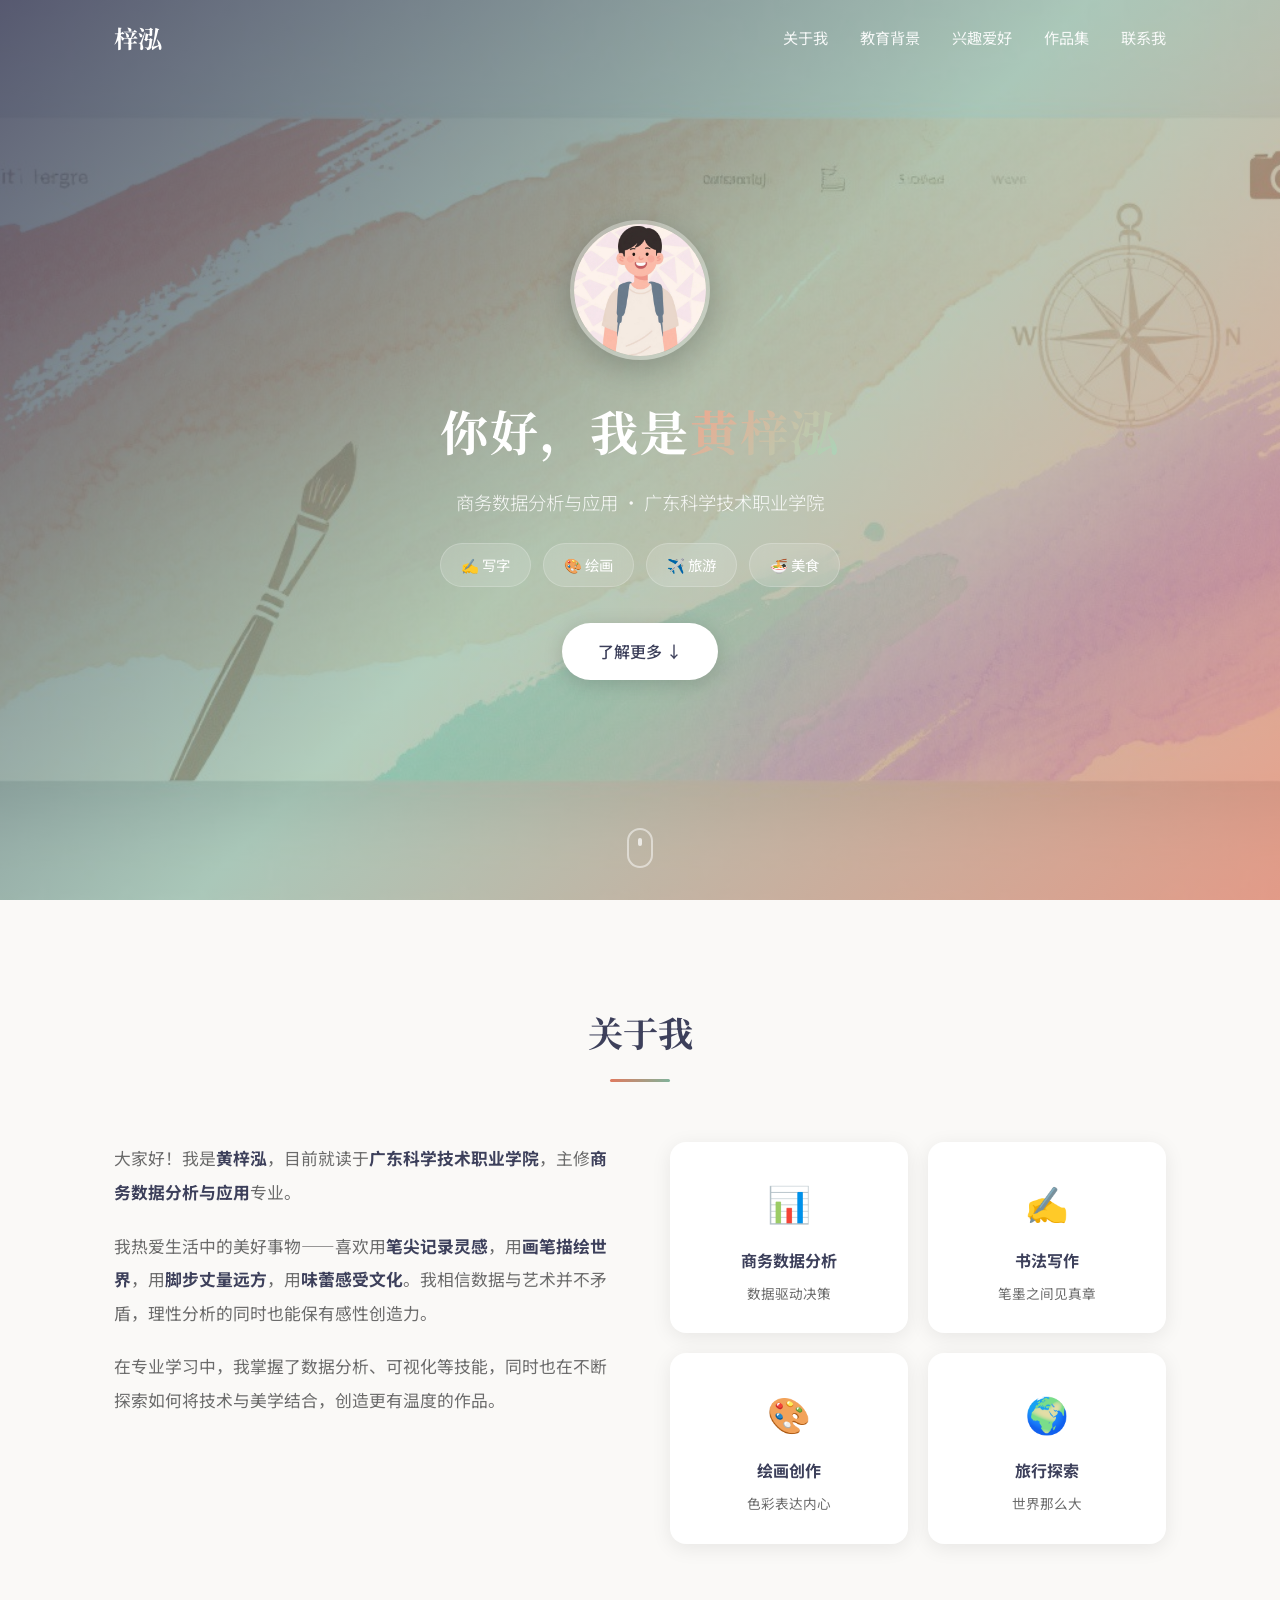
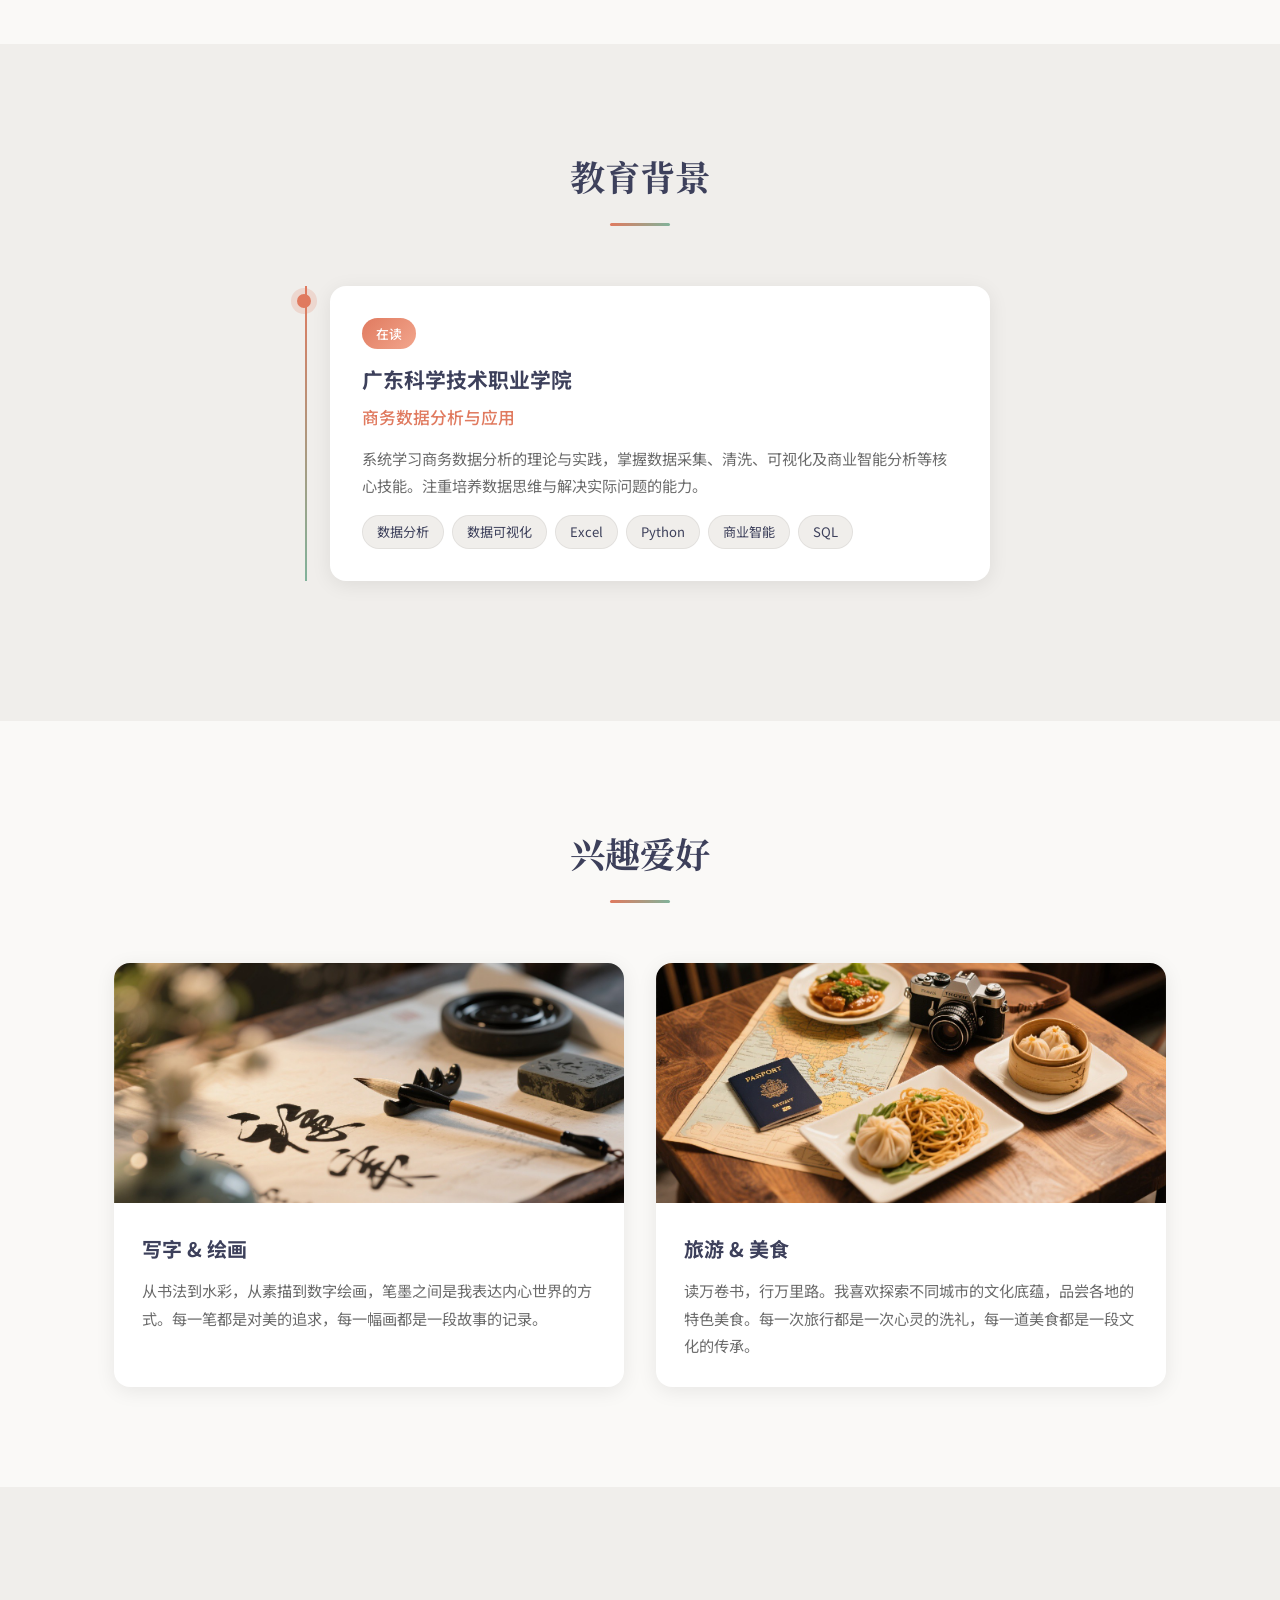
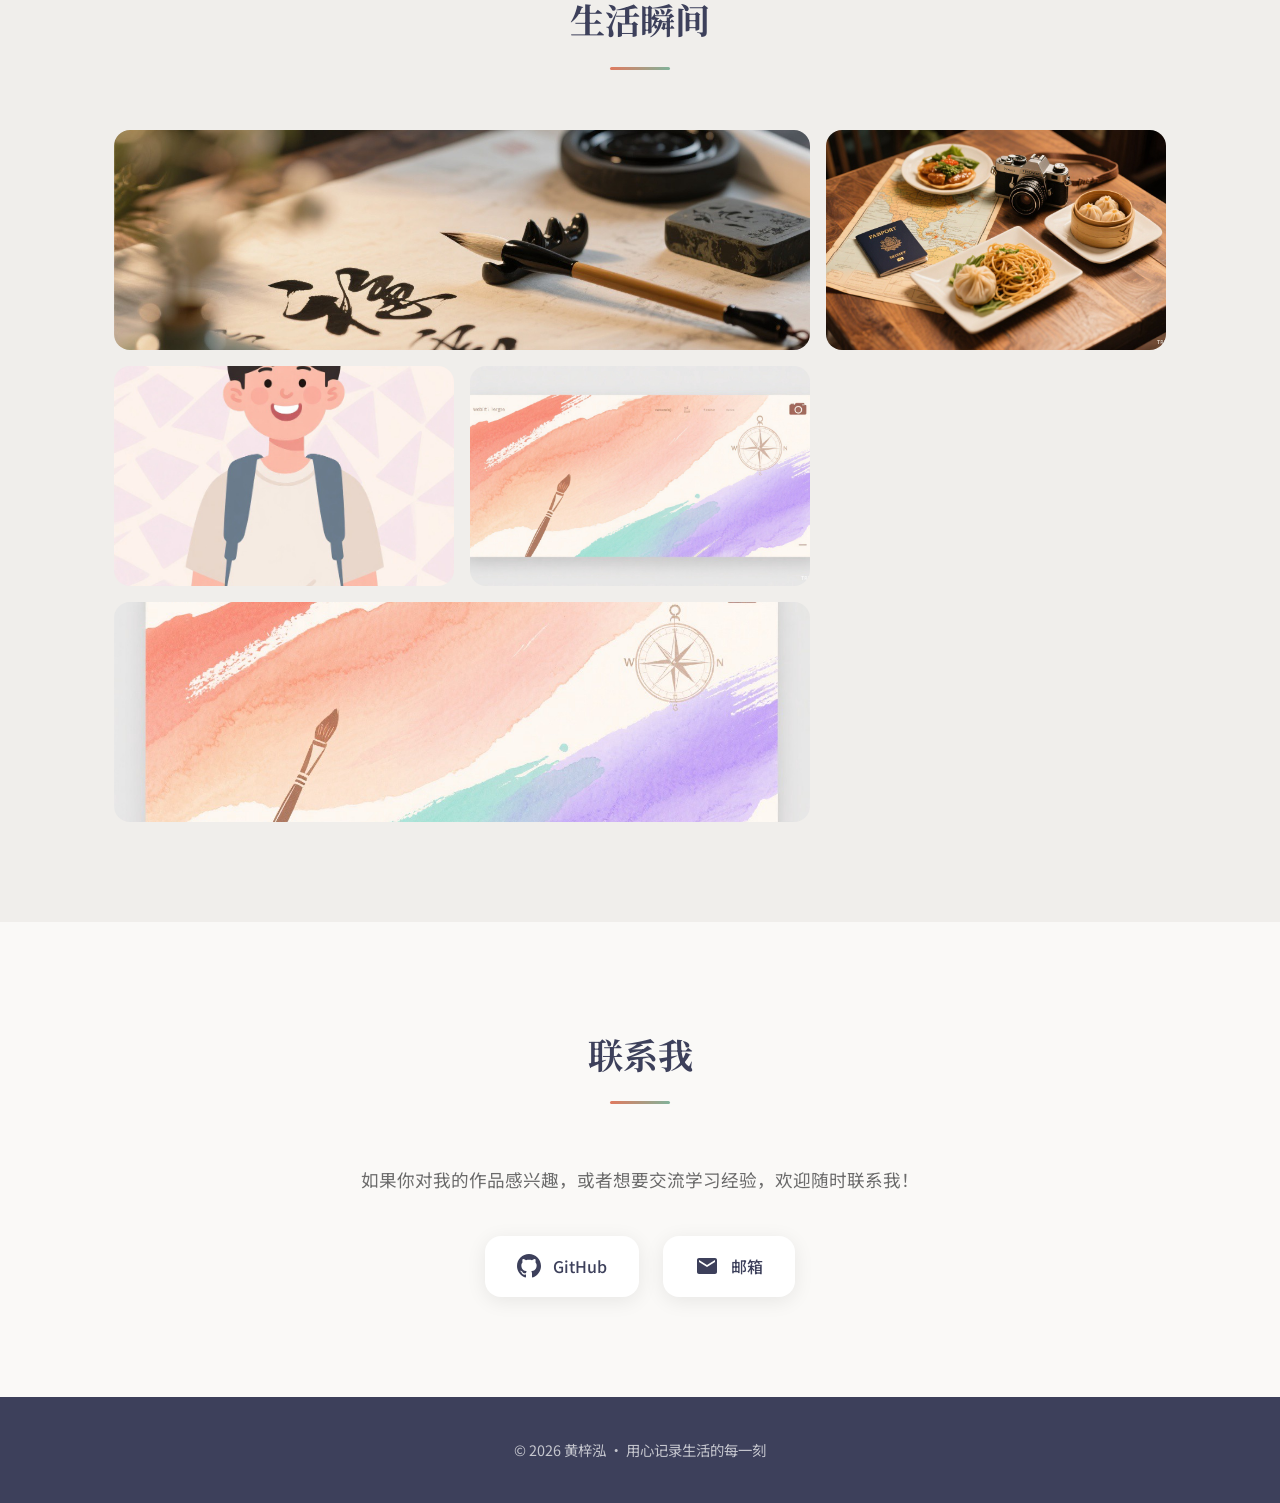
==== index.html @ 43a1f5c4 "feat: 初始化个人主页 - 黄梓泓" ====
<!DOCTYPE html>
<html lang="zh-CN">
<head>
  <meta charset="UTF-8">
  <meta name="viewport" content="width=device-width, initial-scale=1.0">
  <title>黄梓泓 | 个人主页</title>
  <link rel="stylesheet" href="style.css">
  <link rel="preconnect" href="https://fonts.googleapis.com">
  <link href="https://fonts.googleapis.com/css2?family=Noto+Serif+SC:wght@400;700&family=Noto+Sans+SC:wght@300;400;500;700&display=swap" rel="stylesheet">
</head>
<body>
  <!-- 导航栏 -->
  <nav id="navbar">
    <div class="nav-container">
      <a href="#" class="nav-logo">梓泓</a>
      <ul class="nav-links">
        <li><a href="#about">关于我</a></li>
        <li><a href="#education">教育背景</a></li>
        <li><a href="#hobbies">兴趣爱好</a></li>
        <li><a href="#gallery">作品集</a></li>
        <li><a href="#contact">联系我</a></li>
      </ul>
      <button class="nav-toggle" aria-label="菜单">
        <span></span><span></span><span></span>
      </button>
    </div>
  </nav>

  <!-- 首屏 Hero -->
  <header id="hero">
    <div class="hero-overlay"></div>
    <div class="hero-content">
      <div class="hero-avatar">
        <img src="assets/avatar.jpg" alt="黄梓泓头像">
      </div>
      <h1 class="hero-title">你好，我是<span class="highlight">黄梓泓</span></h1>
      <p class="hero-subtitle">商务数据分析与应用 · 广东科学技术职业学院</p>
      <div class="hero-tags">
        <span class="tag">✍️ 写字</span>
        <span class="tag">🎨 绘画</span>
        <span class="tag">✈️ 旅游</span>
        <span class="tag">🍜 美食</span>
      </div>
      <a href="#about" class="hero-btn">了解更多 ↓</a>
    </div>
    <div class="scroll-indicator">
      <div class="mouse">
        <div class="wheel"></div>
      </div>
    </div>
  </header>

  <!-- 关于我 -->
  <section id="about" class="section">
    <div class="container">
      <h2 class="section-title">关于我</h2>
      <div class="about-grid">
        <div class="about-text">
          <p>大家好！我是<strong>黄梓泓</strong>，目前就读于<strong>广东科学技术职业学院</strong>，主修<strong>商务数据分析与应用</strong>专业。</p>
          <p>我热爱生活中的美好事物——喜欢用<strong>笔尖记录灵感</strong>，用<strong>画笔描绘世界</strong>，用<strong>脚步丈量远方</strong>，用<strong>味蕾感受文化</strong>。我相信数据与艺术并不矛盾，理性分析的同时也能保有感性创造力。</p>
          <p>在专业学习中，我掌握了数据分析、可视化等技能，同时也在不断探索如何将技术与美学结合，创造更有温度的作品。</p>
        </div>
        <div class="about-stats">
          <div class="stat-card">
            <div class="stat-icon">📊</div>
            <h3>商务数据分析</h3>
            <p>数据驱动决策</p>
          </div>
          <div class="stat-card">
            <div class="stat-icon">✍️</div>
            <h3>书法写作</h3>
            <p>笔墨之间见真章</p>
          </div>
          <div class="stat-card">
            <div class="stat-icon">🎨</div>
            <h3>绘画创作</h3>
            <p>色彩表达内心</p>
          </div>
          <div class="stat-card">
            <div class="stat-icon">🌍</div>
            <h3>旅行探索</h3>
            <p>世界那么大</p>
          </div>
        </div>
      </div>
    </div>
  </section>

  <!-- 教育背景 -->
  <section id="education" class="section section-alt">
    <div class="container">
      <h2 class="section-title">教育背景</h2>
      <div class="timeline">
        <div class="timeline-item active">
          <div class="timeline-dot"></div>
          <div class="timeline-content">
            <div class="timeline-badge">在读</div>
            <h3>广东科学技术职业学院</h3>
            <h4>商务数据分析与应用</h4>
            <p>系统学习商务数据分析的理论与实践，掌握数据采集、清洗、可视化及商业智能分析等核心技能。注重培养数据思维与解决实际问题的能力。</p>
            <div class="timeline-skills">
              <span>数据分析</span>
              <span>数据可视化</span>
              <span>Excel</span>
              <span>Python</span>
              <span>商业智能</span>
              <span>SQL</span>
            </div>
          </div>
        </div>
      </div>
    </div>
  </section>

  <!-- 兴趣爱好 -->
  <section id="hobbies" class="section">
    <div class="container">
      <h2 class="section-title">兴趣爱好</h2>
      <div class="hobbies-grid">
        <div class="hobby-card" data-aos="fade-up">
          <div class="hobby-img">
            <img src="assets/calligraphy.jpg" alt="写字绘画">
            <div class="hobby-overlay">
              <span>✍️</span>
            </div>
          </div>
          <div class="hobby-info">
            <h3>写字 & 绘画</h3>
            <p>从书法到水彩，从素描到数字绘画，笔墨之间是我表达内心世界的方式。每一笔都是对美的追求，每一幅画都是一段故事的记录。</p>
          </div>
        </div>
        <div class="hobby-card" data-aos="fade-up" data-aos-delay="100">
          <div class="hobby-img">
            <img src="assets/travel-food.jpg" alt="旅游美食">
            <div class="hobby-overlay">
              <span>✈️</span>
            </div>
          </div>
          <div class="hobby-info">
            <h3>旅游 & 美食</h3>
            <p>读万卷书，行万里路。我喜欢探索不同城市的文化底蕴，品尝各地的特色美食。每一次旅行都是一次心灵的洗礼，每一道美食都是一段文化的传承。</p>
          </div>
        </div>
      </div>
    </div>
  </section>

  <!-- 作品集 -->
  <section id="gallery" class="section section-alt">
    <div class="container">
      <h2 class="section-title">生活瞬间</h2>
      <div class="gallery-grid">
        <div class="gallery-item large">
          <img src="assets/calligraphy.jpg" alt="书法作品">
          <div class="gallery-caption">
            <h4>笔墨丹青</h4>
            <p>书法与绘画的融合</p>
          </div>
        </div>
        <div class="gallery-item">
          <img src="assets/travel-food.jpg" alt="旅行记录">
          <div class="gallery-caption">
            <h4>旅途风景</h4>
            <p>用镜头记录美好</p>
          </div>
        </div>
        <div class="gallery-item">
          <img src="assets/avatar.jpg" alt="个人写真">
          <div class="gallery-caption">
            <h4>日常记录</h4>
            <p>生活中的小确幸</p>
          </div>
        </div>
        <div class="gallery-item">
          <img src="assets/hero-bg.jpg" alt="创意灵感">
          <div class="gallery-caption">
            <h4>创意灵感</h4>
            <p>数据与艺术的碰撞</p>
          </div>
        </div>
        <div class="gallery-item large">
          <img src="assets/hero-bg.jpg" alt="未来展望">
          <div class="gallery-caption">
            <h4>未来可期</h4>
            <p>保持热爱，奔赴山海</p>
          </div>
        </div>
      </div>
    </div>
  </section>

  <!-- 联系我 -->
  <section id="contact" class="section">
    <div class="container">
      <h2 class="section-title">联系我</h2>
      <div class="contact-content">
        <p class="contact-desc">如果你对我的作品感兴趣，或者想要交流学习经验，欢迎随时联系我！</p>
        <div class="contact-links">
          <a href="https://github.com/Zhh0606" target="_blank" class="contact-card">
            <div class="contact-icon">
              <svg viewBox="0 0 24 24" fill="currentColor"><path d="M12 0c-6.626 0-12 5.373-12 12 0 5.302 3.438 9.8 8.207 11.387.599.111.793-.261.793-.577v-2.234c-3.338.726-4.033-1.416-4.033-1.416-.546-1.387-1.333-1.756-1.333-1.756-1.089-.745.083-.729.083-.729 1.205.084 1.839 1.237 1.839 1.237 1.07 1.834 2.807 1.304 3.492.997.107-.775.418-1.305.762-1.604-2.665-.305-5.467-1.334-5.467-5.931 0-1.311.469-2.381 1.236-3.221-.124-.303-.535-1.524.117-3.176 0 0 1.008-.322 3.301 1.23.957-.266 1.983-.399 3.003-.404 1.02.005 2.047.138 3.006.404 2.291-1.552 3.297-1.23 3.297-1.23.653 1.653.242 2.874.118 3.176.77.84 1.235 1.911 1.235 3.221 0 4.609-2.807 5.624-5.479 5.921.43.372.823 1.102.823 2.222v3.293c0 .319.192.694.801.576 4.765-1.589 8.199-6.086 8.199-11.386 0-6.627-5.373-12-12-12z"/></svg>
            </div>
            <span>GitHub</span>
          </a>
          <a href="mailto:zihong@example.com" class="contact-card">
            <div class="contact-icon">
              <svg viewBox="0 0 24 24" fill="currentColor"><path d="M20 4H4c-1.1 0-1.99.9-1.99 2L2 18c0 1.1.9 2 2 2h16c1.1 0 2-.9 2-2V6c0-1.1-.9-2-2-2zm0 4l-8 5-8-5V6l8 5 8-5v2z"/></svg>
            </div>
            <span>邮箱</span>
          </a>
        </div>
      </div>
    </div>
  </section>

  <!-- 页脚 -->
  <footer>
    <div class="container">
      <p>&copy; 2026 黄梓泓 · 用心记录生活的每一刻</p>
    </div>
  </footer>

  <script src="script.js"></script>
</body>
</html>
---- style.css ----
/* ===== 基础重置 ===== */
*, *::before, *::after {
  margin: 0;
  padding: 0;
  box-sizing: border-box;
}

:root {
  --primary: #e07a5f;
  --primary-light: #f2a68d;
  --secondary: #3d405b;
  --accent: #81b29a;
  --accent-light: #a8d5ba;
  --bg: #faf9f7;
  --bg-alt: #f0eeeb;
  --text: #2d2d2d;
  --text-light: #6b6b6b;
  --white: #ffffff;
  --shadow: 0 4px 20px rgba(0,0,0,0.08);
  --shadow-hover: 0 8px 40px rgba(0,0,0,0.12);
  --radius: 16px;
  --transition: all 0.3s cubic-bezier(0.4, 0, 0.2, 1);
}

html {
  scroll-behavior: smooth;
  font-size: 16px;
}

body {
  font-family: 'Noto Sans SC', -apple-system, BlinkMacSystemFont, sans-serif;
  color: var(--text);
  background: var(--bg);
  line-height: 1.8;
  overflow-x: hidden;
}

.container {
  max-width: 1100px;
  margin: 0 auto;
  padding: 0 24px;
}

/* ===== 导航栏 ===== */
#navbar {
  position: fixed;
  top: 0;
  left: 0;
  right: 0;
  z-index: 1000;
  padding: 16px 0;
  transition: var(--transition);
}

#navbar.scrolled {
  background: rgba(255,255,255,0.95);
  backdrop-filter: blur(20px);
  box-shadow: 0 2px 20px rgba(0,0,0,0.06);
  padding: 10px 0;
}

.nav-container {
  max-width: 1100px;
  margin: 0 auto;
  padding: 0 24px;
  display: flex;
  justify-content: space-between;
  align-items: center;
}

.nav-logo {
  font-family: 'Noto Serif SC', serif;
  font-size: 1.5rem;
  font-weight: 700;
  color: var(--white);
  text-decoration: none;
  transition: var(--transition);
}

#navbar.scrolled .nav-logo {
  color: var(--secondary);
}

.nav-links {
  display: flex;
  list-style: none;
  gap: 32px;
}

.nav-links a {
  text-decoration: none;
  color: rgba(255,255,255,0.9);
  font-size: 0.95rem;
  font-weight: 400;
  transition: var(--transition);
  position: relative;
}

.nav-links a::after {
  content: '';
  position: absolute;
  bottom: -4px;
  left: 0;
  width: 0;
  height: 2px;
  background: var(--primary);
  transition: var(--transition);
}

.nav-links a:hover::after {
  width: 100%;
}

#navbar.scrolled .nav-links a {
  color: var(--text);
}

.nav-toggle {
  display: none;
  flex-direction: column;
  gap: 5px;
  background: none;
  border: none;
  cursor: pointer;
  padding: 4px;
}

.nav-toggle span {
  width: 24px;
  height: 2px;
  background: var(--white);
  border-radius: 2px;
  transition: var(--transition);
}

#navbar.scrolled .nav-toggle span {
  background: var(--secondary);
}

/* ===== Hero 首屏 ===== */
#hero {
  position: relative;
  height: 100vh;
  min-height: 600px;
  display: flex;
  align-items: center;
  justify-content: center;
  background: url('assets/hero-bg.jpg') center/cover no-repeat;
  overflow: hidden;
}

.hero-overlay {
  position: absolute;
  inset: 0;
  background: linear-gradient(
    135deg,
    rgba(61, 64, 91, 0.85) 0%,
    rgba(129, 178, 154, 0.6) 50%,
    rgba(224, 122, 95, 0.7) 100%
  );
}

.hero-content {
  position: relative;
  z-index: 2;
  text-align: center;
  color: var(--white);
  padding: 0 24px;
}

.hero-avatar {
  width: 140px;
  height: 140px;
  margin: 0 auto 28px;
  border-radius: 50%;
  overflow: hidden;
  border: 4px solid rgba(255,255,255,0.3);
  box-shadow: 0 8px 32px rgba(0,0,0,0.2);
  animation: float 3s ease-in-out infinite;
}

.hero-avatar img {
  width: 100%;
  height: 100%;
  object-fit: cover;
}

@keyframes float {
  0%, 100% { transform: translateY(0); }
  50% { transform: translateY(-10px); }
}

.hero-title {
  font-family: 'Noto Serif SC', serif;
  font-size: 3rem;
  font-weight: 700;
  margin-bottom: 12px;
  letter-spacing: 2px;
}

.hero-title .highlight {
  background: linear-gradient(135deg, var(--primary-light), var(--accent-light));
  -webkit-background-clip: text;
  -webkit-text-fill-color: transparent;
  background-clip: text;
}

.hero-subtitle {
  font-size: 1.15rem;
  font-weight: 300;
  opacity: 0.9;
  margin-bottom: 24px;
}

.hero-tags {
  display: flex;
  justify-content: center;
  flex-wrap: wrap;
  gap: 12px;
  margin-bottom: 36px;
}

.tag {
  padding: 8px 20px;
  background: rgba(255,255,255,0.15);
  backdrop-filter: blur(10px);
  border-radius: 50px;
  font-size: 0.9rem;
  border: 1px solid rgba(255,255,255,0.2);
  transition: var(--transition);
}

.tag:hover {
  background: rgba(255,255,255,0.25);
  transform: translateY(-2px);
}

.hero-btn {
  display: inline-block;
  padding: 14px 36px;
  background: var(--white);
  color: var(--secondary);
  text-decoration: none;
  border-radius: 50px;
  font-weight: 500;
  font-size: 1rem;
  transition: var(--transition);
  box-shadow: 0 4px 20px rgba(0,0,0,0.15);
}

.hero-btn:hover {
  transform: translateY(-3px);
  box-shadow: 0 8px 30px rgba(0,0,0,0.2);
}

.scroll-indicator {
  position: absolute;
  bottom: 32px;
  left: 50%;
  transform: translateX(-50%);
  z-index: 2;
}

.mouse {
  width: 26px;
  height: 40px;
  border: 2px solid rgba(255,255,255,0.5);
  border-radius: 13px;
  display: flex;
  justify-content: center;
  padding-top: 8px;
}

.wheel {
  width: 4px;
  height: 8px;
  background: rgba(255,255,255,0.7);
  border-radius: 2px;
  animation: scroll 1.5s infinite;
}

@keyframes scroll {
  0% { opacity: 1; transform: translateY(0); }
  100% { opacity: 0; transform: translateY(12px); }
}

/* ===== 通用 Section ===== */
.section {
  padding: 100px 0;
}

.section-alt {
  background: var(--bg-alt);
}

.section-title {
  font-family: 'Noto Serif SC', serif;
  font-size: 2.2rem;
  text-align: center;
  margin-bottom: 60px;
  position: relative;
  color: var(--secondary);
}

.section-title::after {
  content: '';
  display: block;
  width: 60px;
  height: 3px;
  background: linear-gradient(90deg, var(--primary), var(--accent));
  margin: 16px auto 0;
  border-radius: 2px;
}

/* ===== 关于我 ===== */
.about-grid {
  display: grid;
  grid-template-columns: 1fr 1fr;
  gap: 60px;
  align-items: start;
}

.about-text p {
  margin-bottom: 20px;
  font-size: 1.05rem;
  color: var(--text-light);
  line-height: 2;
}

.about-text strong {
  color: var(--secondary);
}

.about-stats {
  display: grid;
  grid-template-columns: 1fr 1fr;
  gap: 20px;
}

.stat-card {
  background: var(--white);
  padding: 28px 20px;
  border-radius: var(--radius);
  text-align: center;
  box-shadow: var(--shadow);
  transition: var(--transition);
}

.stat-card:hover {
  transform: translateY(-6px);
  box-shadow: var(--shadow-hover);
}

.stat-icon {
  font-size: 2.2rem;
  margin-bottom: 12px;
}

.stat-card h3 {
  font-size: 1rem;
  color: var(--secondary);
  margin-bottom: 6px;
}

.stat-card p {
  font-size: 0.85rem;
  color: var(--text-light);
}

/* ===== 教育背景 ===== */
.timeline {
  max-width: 700px;
  margin: 0 auto;
  position: relative;
  padding-left: 40px;
}

.timeline::before {
  content: '';
  position: absolute;
  left: 15px;
  top: 0;
  bottom: 0;
  width: 2px;
  background: linear-gradient(to bottom, var(--primary), var(--accent));
}

.timeline-item {
  position: relative;
  margin-bottom: 40px;
}

.timeline-dot {
  position: absolute;
  left: -33px;
  top: 8px;
  width: 14px;
  height: 14px;
  border-radius: 50%;
  background: var(--bg-alt);
  border: 3px solid var(--accent);
  transition: var(--transition);
}

.timeline-item.active .timeline-dot {
  background: var(--primary);
  border-color: var(--primary);
  box-shadow: 0 0 0 6px rgba(224, 122, 95, 0.2);
}

.timeline-content {
  background: var(--white);
  padding: 32px;
  border-radius: var(--radius);
  box-shadow: var(--shadow);
  transition: var(--transition);
}

.timeline-content:hover {
  box-shadow: var(--shadow-hover);
}

.timeline-badge {
  display: inline-block;
  padding: 4px 14px;
  background: linear-gradient(135deg, var(--primary), var(--primary-light));
  color: var(--white);
  border-radius: 50px;
  font-size: 0.8rem;
  font-weight: 500;
  margin-bottom: 12px;
}

.timeline-content h3 {
  font-size: 1.3rem;
  color: var(--secondary);
  margin-bottom: 4px;
}

.timeline-content h4 {
  font-size: 1.05rem;
  color: var(--primary);
  font-weight: 500;
  margin-bottom: 12px;
}

.timeline-content p {
  color: var(--text-light);
  font-size: 0.95rem;
  line-height: 1.8;
  margin-bottom: 16px;
}

.timeline-skills {
  display: flex;
  flex-wrap: wrap;
  gap: 8px;
}

.timeline-skills span {
  padding: 4px 14px;
  background: var(--bg-alt);
  border-radius: 50px;
  font-size: 0.82rem;
  color: var(--secondary);
  border: 1px solid rgba(0,0,0,0.06);
}

/* ===== 兴趣爱好 ===== */
.hobbies-grid {
  display: grid;
  grid-template-columns: 1fr 1fr;
  gap: 32px;
}

.hobby-card {
  background: var(--white);
  border-radius: var(--radius);
  overflow: hidden;
  box-shadow: var(--shadow);
  transition: var(--transition);
}

.hobby-card:hover {
  transform: translateY(-8px);
  box-shadow: var(--shadow-hover);
}

.hobby-img {
  position: relative;
  height: 240px;
  overflow: hidden;
}

.hobby-img img {
  width: 100%;
  height: 100%;
  object-fit: cover;
  transition: transform 0.6s ease;
}

.hobby-card:hover .hobby-img img {
  transform: scale(1.08);
}

.hobby-overlay {
  position: absolute;
  inset: 0;
  background: rgba(61, 64, 91, 0.4);
  display: flex;
  align-items: center;
  justify-content: center;
  opacity: 0;
  transition: var(--transition);
}

.hobby-card:hover .hobby-overlay {
  opacity: 1;
}

.hobby-overlay span {
  font-size: 3rem;
  transform: scale(0.5);
  transition: var(--transition);
}

.hobby-card:hover .hobby-overlay span {
  transform: scale(1);
}

.hobby-info {
  padding: 28px;
}

.hobby-info h3 {
  font-size: 1.25rem;
  color: var(--secondary);
  margin-bottom: 10px;
}

.hobby-info p {
  color: var(--text-light);
  font-size: 0.95rem;
  line-height: 1.8;
}

/* ===== 作品集 ===== */
.gallery-grid {
  display: grid;
  grid-template-columns: repeat(3, 1fr);
  grid-auto-rows: 220px;
  gap: 16px;
}

.gallery-item {
  position: relative;
  border-radius: var(--radius);
  overflow: hidden;
  cursor: pointer;
}

.gallery-item.large {
  grid-column: span 2;
}

.gallery-item img {
  width: 100%;
  height: 100%;
  object-fit: cover;
  transition: transform 0.6s ease;
}

.gallery-item:hover img {
  transform: scale(1.1);
}

.gallery-caption {
  position: absolute;
  bottom: 0;
  left: 0;
  right: 0;
  padding: 20px;
  background: linear-gradient(transparent, rgba(0,0,0,0.7));
  color: var(--white);
  transform: translateY(100%);
  transition: var(--transition);
}

.gallery-item:hover .gallery-caption {
  transform: translateY(0);
}

.gallery-caption h4 {
  font-size: 1.05rem;
  margin-bottom: 4px;
}

.gallery-caption p {
  font-size: 0.85rem;
  opacity: 0.8;
}

/* ===== 联系我 ===== */
.contact-content {
  text-align: center;
  max-width: 600px;
  margin: 0 auto;
}

.contact-desc {
  font-size: 1.1rem;
  color: var(--text-light);
  margin-bottom: 40px;
  line-height: 1.8;
}

.contact-links {
  display: flex;
  justify-content: center;
  gap: 24px;
}

.contact-card {
  display: flex;
  align-items: center;
  gap: 12px;
  padding: 16px 32px;
  background: var(--white);
  border-radius: var(--radius);
  text-decoration: none;
  color: var(--secondary);
  font-weight: 500;
  box-shadow: var(--shadow);
  transition: var(--transition);
}

.contact-card:hover {
  transform: translateY(-4px);
  box-shadow: var(--shadow-hover);
  color: var(--primary);
}

.contact-icon {
  width: 24px;
  height: 24px;
}

.contact-icon svg {
  width: 100%;
  height: 100%;
}

/* ===== 页脚 ===== */
footer {
  padding: 40px 0;
  text-align: center;
  background: var(--secondary);
  color: rgba(255,255,255,0.7);
  font-size: 0.9rem;
}

/* ===== 动画 ===== */
.fade-in {
  opacity: 0;
  transform: translateY(30px);
  transition: opacity 0.6s ease, transform 0.6s ease;
}

.fade-in.visible {
  opacity: 1;
  transform: translateY(0);
}

/* ===== 响应式 ===== */
@media (max-width: 768px) {
  .nav-links {
    display: none;
    position: absolute;
    top: 100%;
    left: 0;
    right: 0;
    background: rgba(255,255,255,0.98);
    backdrop-filter: blur(20px);
    flex-direction: column;
    padding: 20px 24px;
    gap: 16px;
    box-shadow: 0 4px 20px rgba(0,0,0,0.1);
  }

  .nav-links.active {
    display: flex;
  }

  .nav-links a {
    color: var(--text) !important;
  }

  .nav-toggle {
    display: flex;
  }

  .hero-title {
    font-size: 2rem;
  }

  .hero-subtitle {
    font-size: 1rem;
  }

  .about-grid {
    grid-template-columns: 1fr;
    gap: 40px;
  }

  .hobbies-grid {
    grid-template-columns: 1fr;
  }

  .gallery-grid {
    grid-template-columns: 1fr 1fr;
    grid-auto-rows: 180px;
  }

  .gallery-item.large {
    grid-column: span 2;
  }

  .section {
    padding: 70px 0;
  }

  .section-title {
    font-size: 1.8rem;
    margin-bottom: 40px;
  }
}

@media (max-width: 480px) {
  .gallery-grid {
    grid-template-columns: 1fr;
    grid-auto-rows: 200px;
  }

  .gallery-item.large {
    grid-column: span 1;
  }

  .contact-links {
    flex-direction: column;
    align-items: center;
  }

  .hero-avatar {
    width: 110px;
    height: 110px;
  }

  .hero-tags {
    gap: 8px;
  }

  .tag {
    padding: 6px 14px;
    font-size: 0.82rem;
  }
}
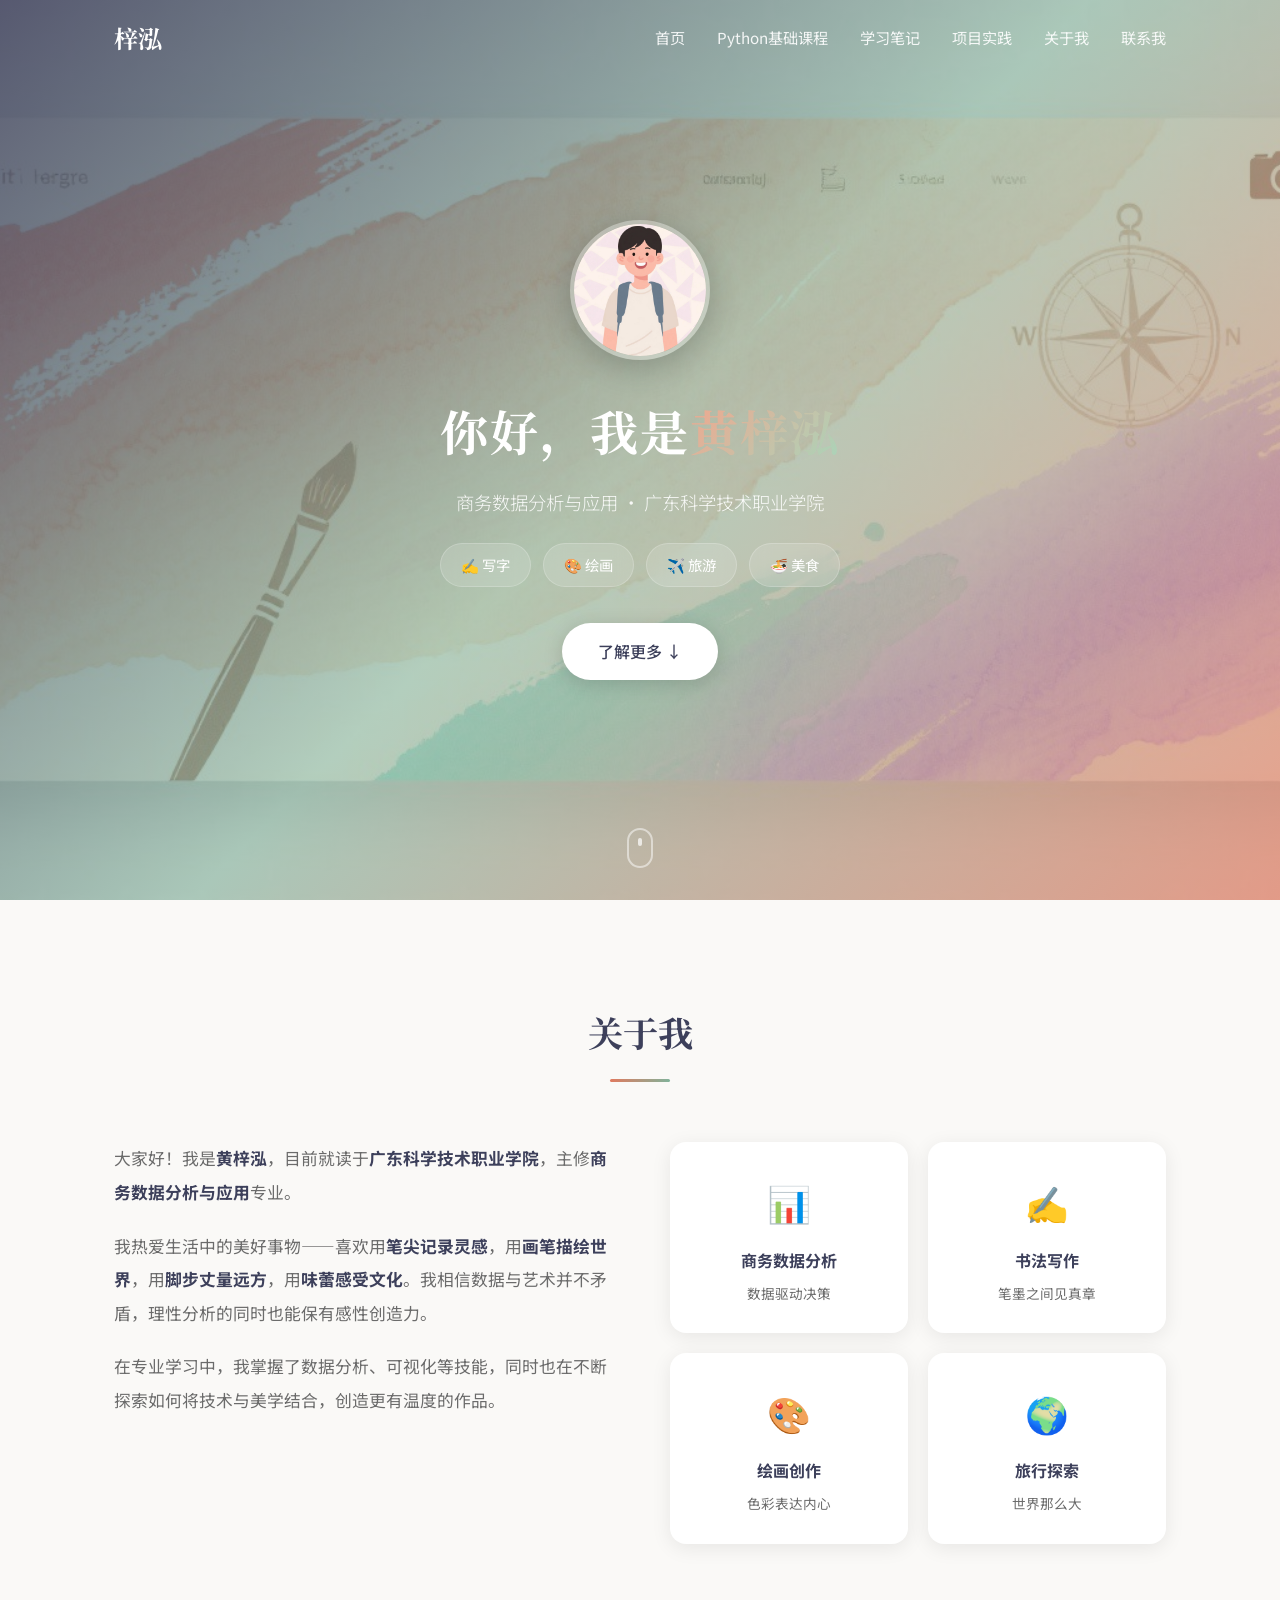
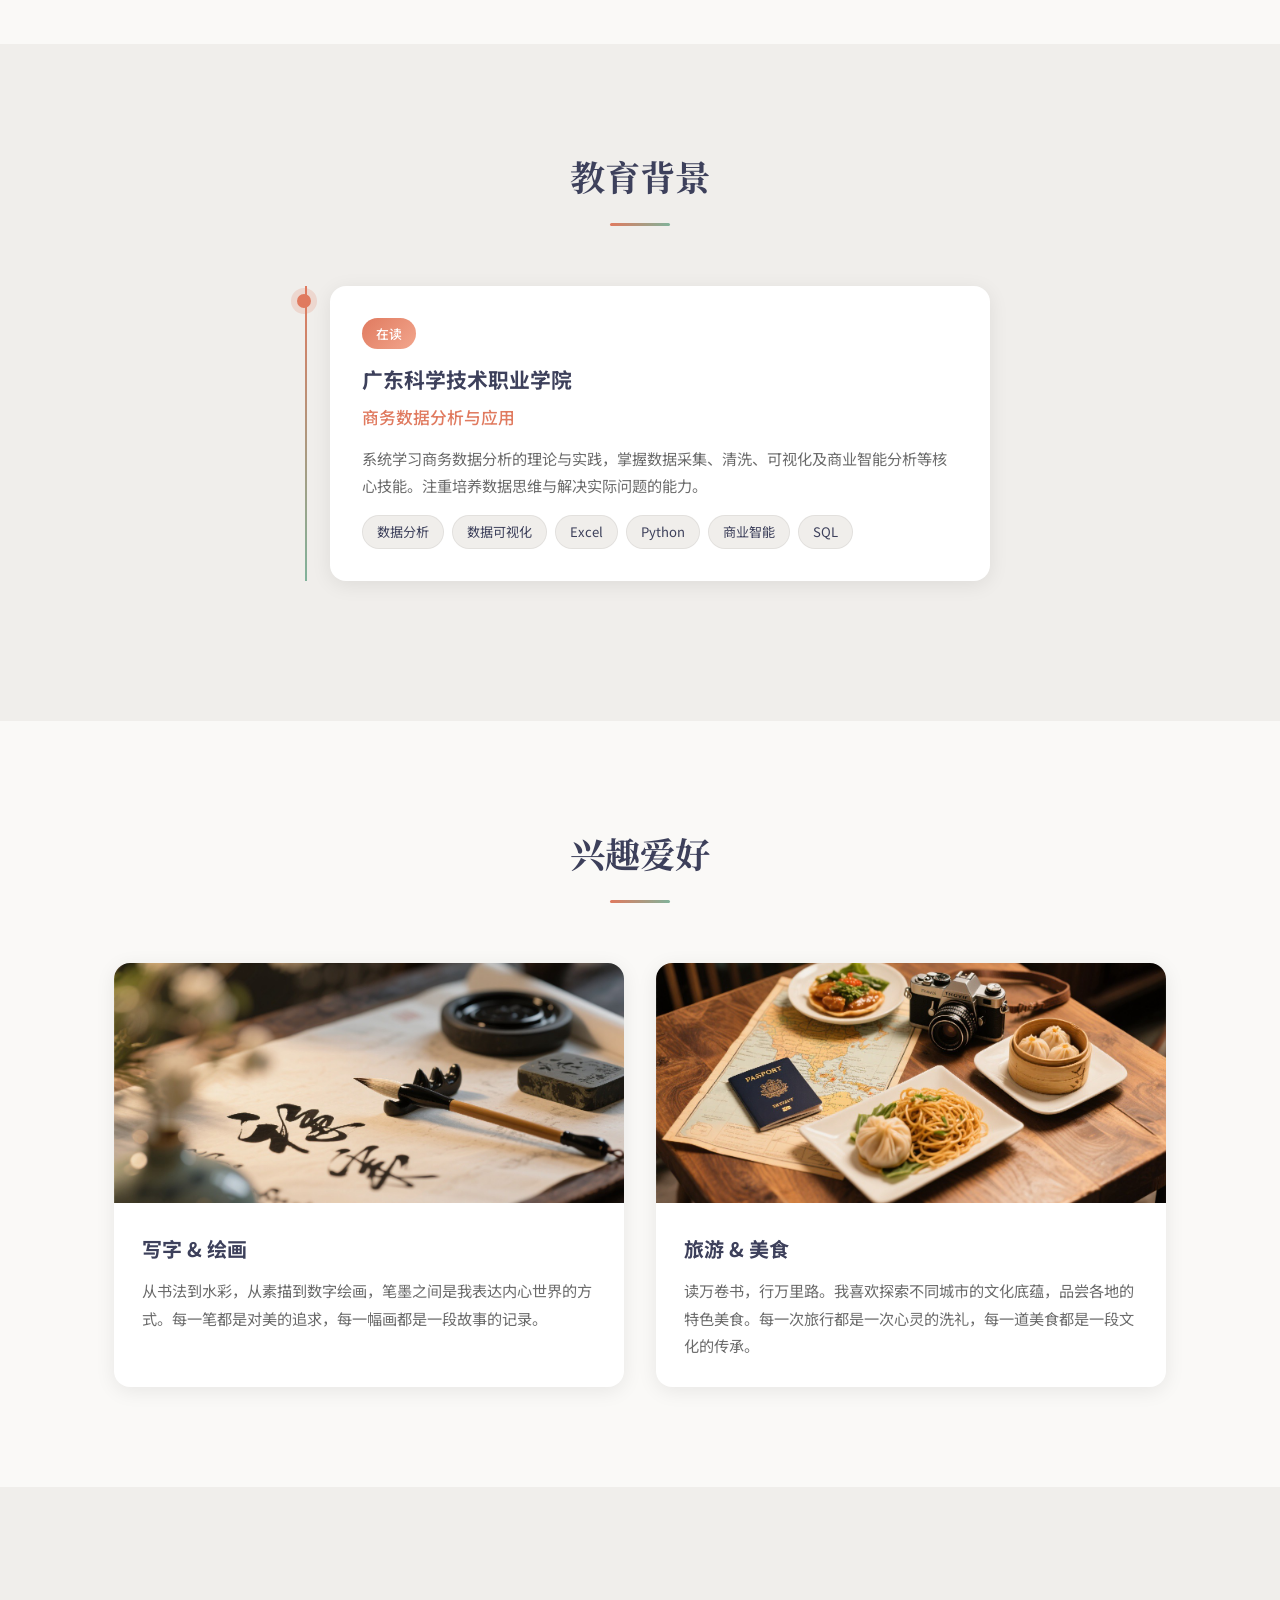
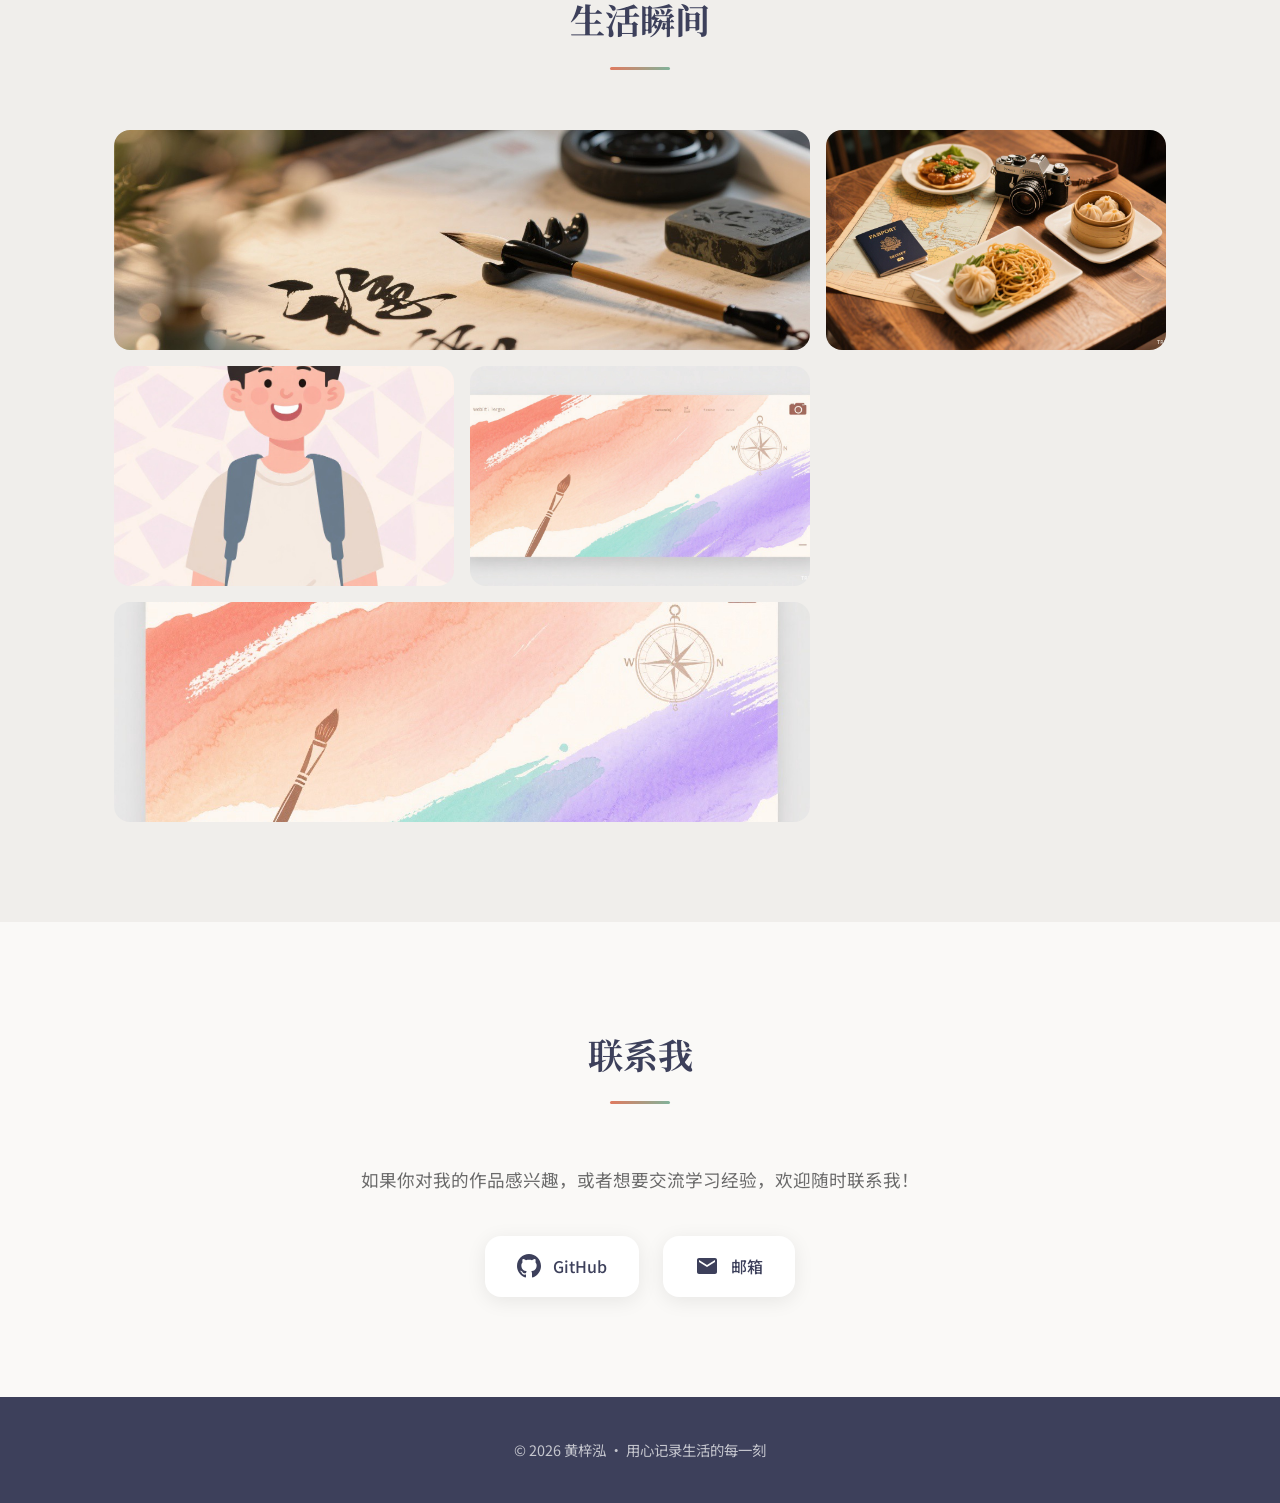
==== commit ac251cd2: "feat: 恢复旧内容页面(Python课程/学习笔记/项目实践)并与新个人主页合并" ====
--- a/index.html
+++ b/index.html
@@ -14,10 +14,11 @@
     <div class="nav-container">
       <a href="#" class="nav-logo">梓泓</a>
       <ul class="nav-links">
+        <li><a href="#hero" class="active">首页</a></li>
+        <li><a href="python.html">Python基础课程</a></li>
+        <li><a href="notes.html">学习笔记</a></li>
+        <li><a href="projects.html">项目实践</a></li>
         <li><a href="#about">关于我</a></li>
-        <li><a href="#education">教育背景</a></li>
-        <li><a href="#hobbies">兴趣爱好</a></li>
-        <li><a href="#gallery">作品集</a></li>
         <li><a href="#contact">联系我</a></li>
       </ul>
       <button class="nav-toggle" aria-label="菜单">
--- a/style.css
+++ b/style.css
@@ -659,6 +659,253 @@
   font-size: 0.9rem;
 }
 
+/* ===== 子页面头部 ===== */
+.page-header {
+  position: relative;
+  height: 45vh;
+  min-height: 320px;
+  display: flex;
+  align-items: center;
+  justify-content: center;
+  background: url('assets/hero-bg.jpg') center/cover no-repeat;
+  overflow: hidden;
+}
+
+.page-header-bg {
+  position: absolute;
+  inset: 0;
+  background: linear-gradient(
+    135deg,
+    rgba(61, 64, 91, 0.88) 0%,
+    rgba(129, 178, 154, 0.65) 50%,
+    rgba(224, 122, 95, 0.75) 100%
+  );
+}
+
+.page-header .hero-content {
+  position: relative;
+  z-index: 2;
+  text-align: center;
+  color: var(--white);
+  padding: 0 24px;
+}
+
+/* ===== 课程卡片 ===== */
+.course-grid {
+  display: grid;
+  grid-template-columns: repeat(2, 1fr);
+  gap: 24px;
+}
+
+.course-card {
+  background: var(--white);
+  padding: 32px;
+  border-radius: var(--radius);
+  box-shadow: var(--shadow);
+  transition: var(--transition);
+  position: relative;
+  overflow: hidden;
+}
+
+.course-card:hover {
+  transform: translateY(-6px);
+  box-shadow: var(--shadow-hover);
+}
+
+.course-number {
+  font-family: 'Noto Serif SC', serif;
+  font-size: 3rem;
+  font-weight: 700;
+  color: rgba(224, 122, 95, 0.12);
+  position: absolute;
+  top: 12px;
+  right: 20px;
+  line-height: 1;
+}
+
+.course-card h3 {
+  font-size: 1.2rem;
+  color: var(--secondary);
+  margin-bottom: 10px;
+}
+
+.course-card > p {
+  color: var(--text-light);
+  font-size: 0.92rem;
+  line-height: 1.7;
+  margin-bottom: 16px;
+}
+
+.course-points {
+  list-style: none;
+  display: flex;
+  flex-wrap: wrap;
+  gap: 8px;
+}
+
+.course-points li {
+  padding: 4px 14px;
+  background: var(--bg-alt);
+  border-radius: 50px;
+  font-size: 0.82rem;
+  color: var(--secondary);
+}
+
+/* ===== 笔记卡片 ===== */
+.notes-grid {
+  display: grid;
+  grid-template-columns: repeat(3, 1fr);
+  gap: 24px;
+}
+
+.note-card {
+  background: var(--white);
+  padding: 28px;
+  border-radius: var(--radius);
+  box-shadow: var(--shadow);
+  transition: var(--transition);
+  display: flex;
+  flex-direction: column;
+}
+
+.note-card:hover {
+  transform: translateY(-6px);
+  box-shadow: var(--shadow-hover);
+}
+
+.note-category {
+  display: inline-block;
+  padding: 4px 14px;
+  background: linear-gradient(135deg, var(--accent), var(--accent-light));
+  color: var(--white);
+  border-radius: 50px;
+  font-size: 0.8rem;
+  font-weight: 500;
+  margin-bottom: 16px;
+  align-self: flex-start;
+}
+
+.note-card h3 {
+  font-size: 1.15rem;
+  color: var(--secondary);
+  margin-bottom: 10px;
+}
+
+.note-card > p {
+  color: var(--text-light);
+  font-size: 0.92rem;
+  line-height: 1.7;
+  flex: 1;
+  margin-bottom: 16px;
+}
+
+.note-meta {
+  display: flex;
+  gap: 16px;
+  margin-bottom: 16px;
+  font-size: 0.85rem;
+  color: var(--text-light);
+}
+
+.note-link {
+  display: inline-block;
+  color: var(--primary);
+  text-decoration: none;
+  font-weight: 500;
+  font-size: 0.95rem;
+  transition: var(--transition);
+}
+
+.note-link:hover {
+  color: var(--secondary);
+  transform: translateX(4px);
+  display: inline-block;
+}
+
+/* ===== 项目卡片 ===== */
+.projects-grid {
+  display: grid;
+  grid-template-columns: repeat(2, 1fr);
+  gap: 28px;
+}
+
+.project-card {
+  background: var(--white);
+  border-radius: var(--radius);
+  overflow: hidden;
+  box-shadow: var(--shadow);
+  transition: var(--transition);
+}
+
+.project-card:hover {
+  transform: translateY(-8px);
+  box-shadow: var(--shadow-hover);
+}
+
+.project-img {
+  position: relative;
+  height: 200px;
+  overflow: hidden;
+}
+
+.project-img img {
+  width: 100%;
+  height: 100%;
+  object-fit: cover;
+  transition: transform 0.6s ease;
+}
+
+.project-card:hover .project-img img {
+  transform: scale(1.08);
+}
+
+.project-status {
+  position: absolute;
+  top: 16px;
+  right: 16px;
+  padding: 4px 14px;
+  background: var(--primary);
+  color: var(--white);
+  border-radius: 50px;
+  font-size: 0.78rem;
+  font-weight: 500;
+}
+
+.project-status.completed {
+  background: var(--accent);
+}
+
+.project-info {
+  padding: 24px;
+}
+
+.project-info h3 {
+  font-size: 1.15rem;
+  color: var(--secondary);
+  margin-bottom: 10px;
+}
+
+.project-info > p {
+  color: var(--text-light);
+  font-size: 0.92rem;
+  line-height: 1.7;
+  margin-bottom: 16px;
+}
+
+.project-tags {
+  display: flex;
+  flex-wrap: wrap;
+  gap: 8px;
+}
+
+.project-tags span {
+  padding: 4px 12px;
+  background: var(--bg-alt);
+  border-radius: 50px;
+  font-size: 0.8rem;
+  color: var(--secondary);
+}
+
 /* ===== 动画 ===== */
 .fade-in {
   opacity: 0;
@@ -716,6 +963,18 @@
     grid-template-columns: 1fr;
   }
 
+  .course-grid {
+    grid-template-columns: 1fr;
+  }
+
+  .notes-grid {
+    grid-template-columns: 1fr;
+  }
+
+  .projects-grid {
+    grid-template-columns: 1fr;
+  }
+
   .gallery-grid {
     grid-template-columns: 1fr 1fr;
     grid-auto-rows: 180px;
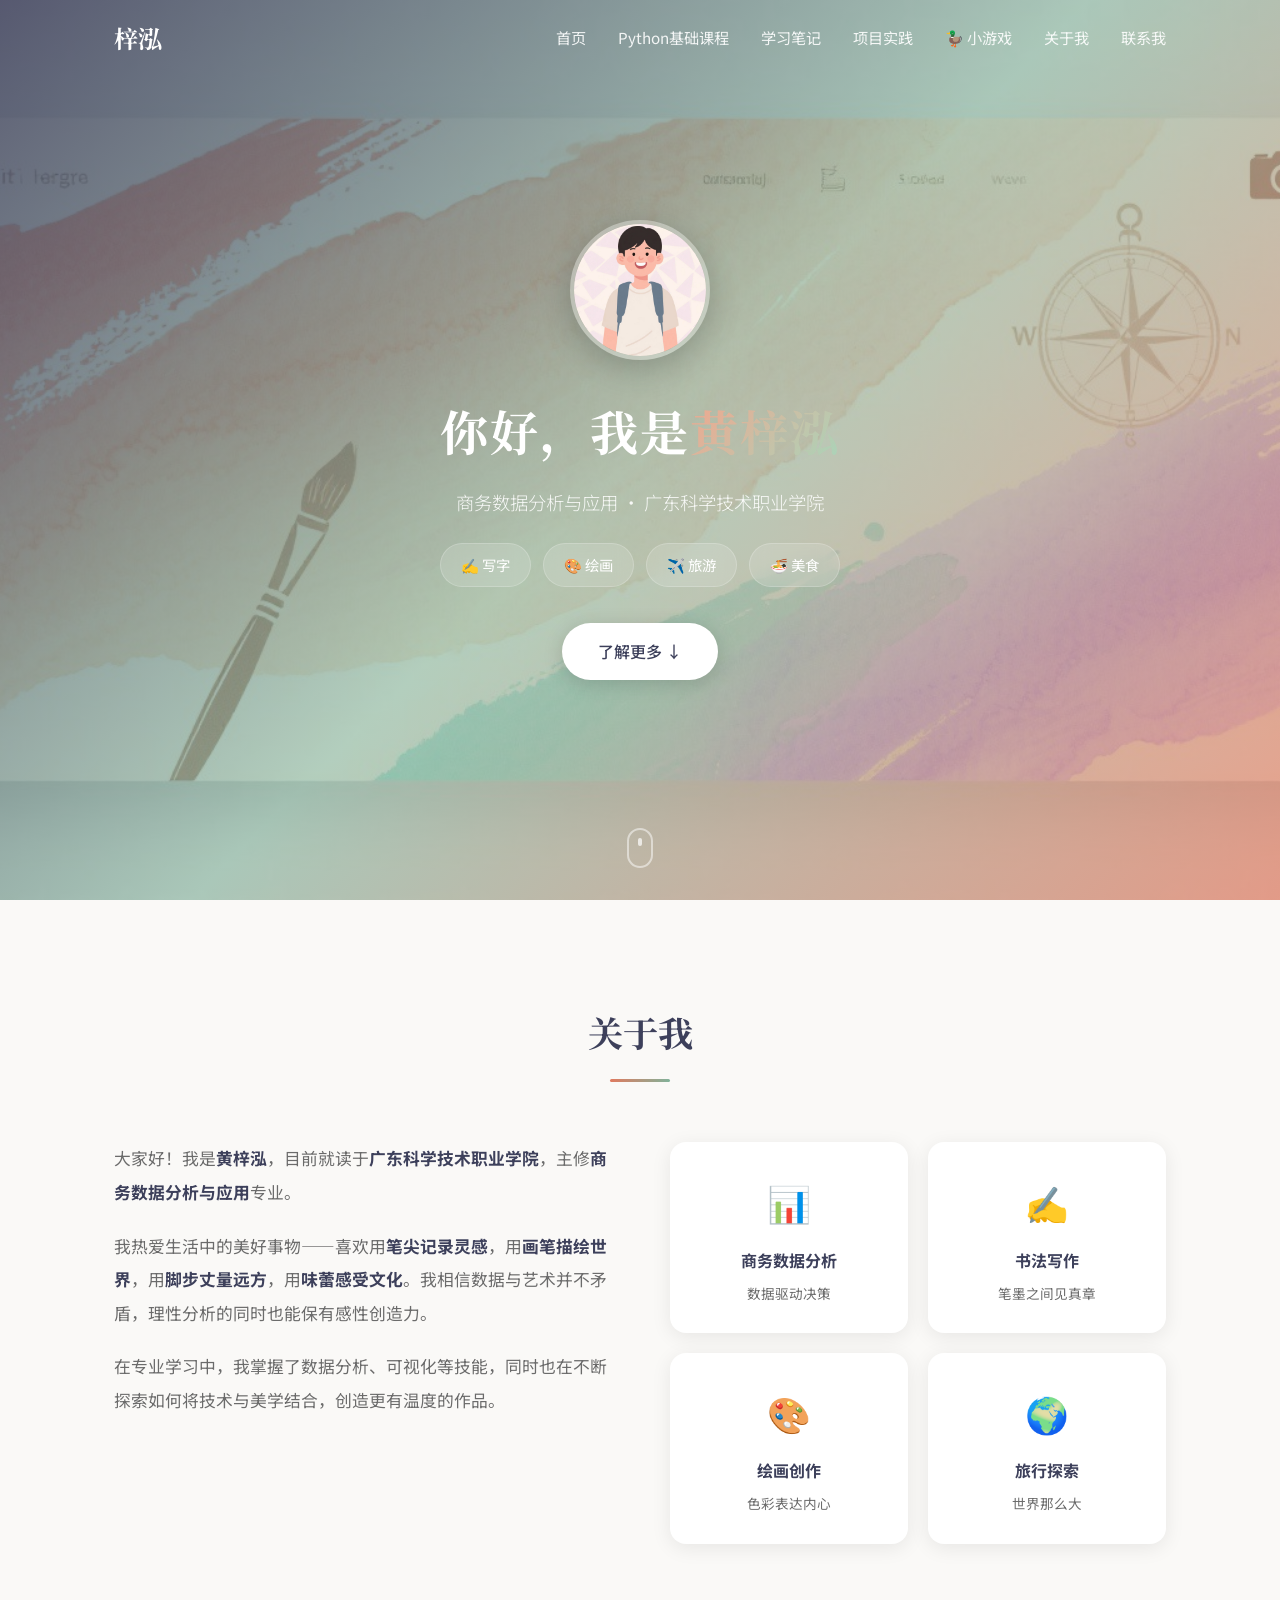
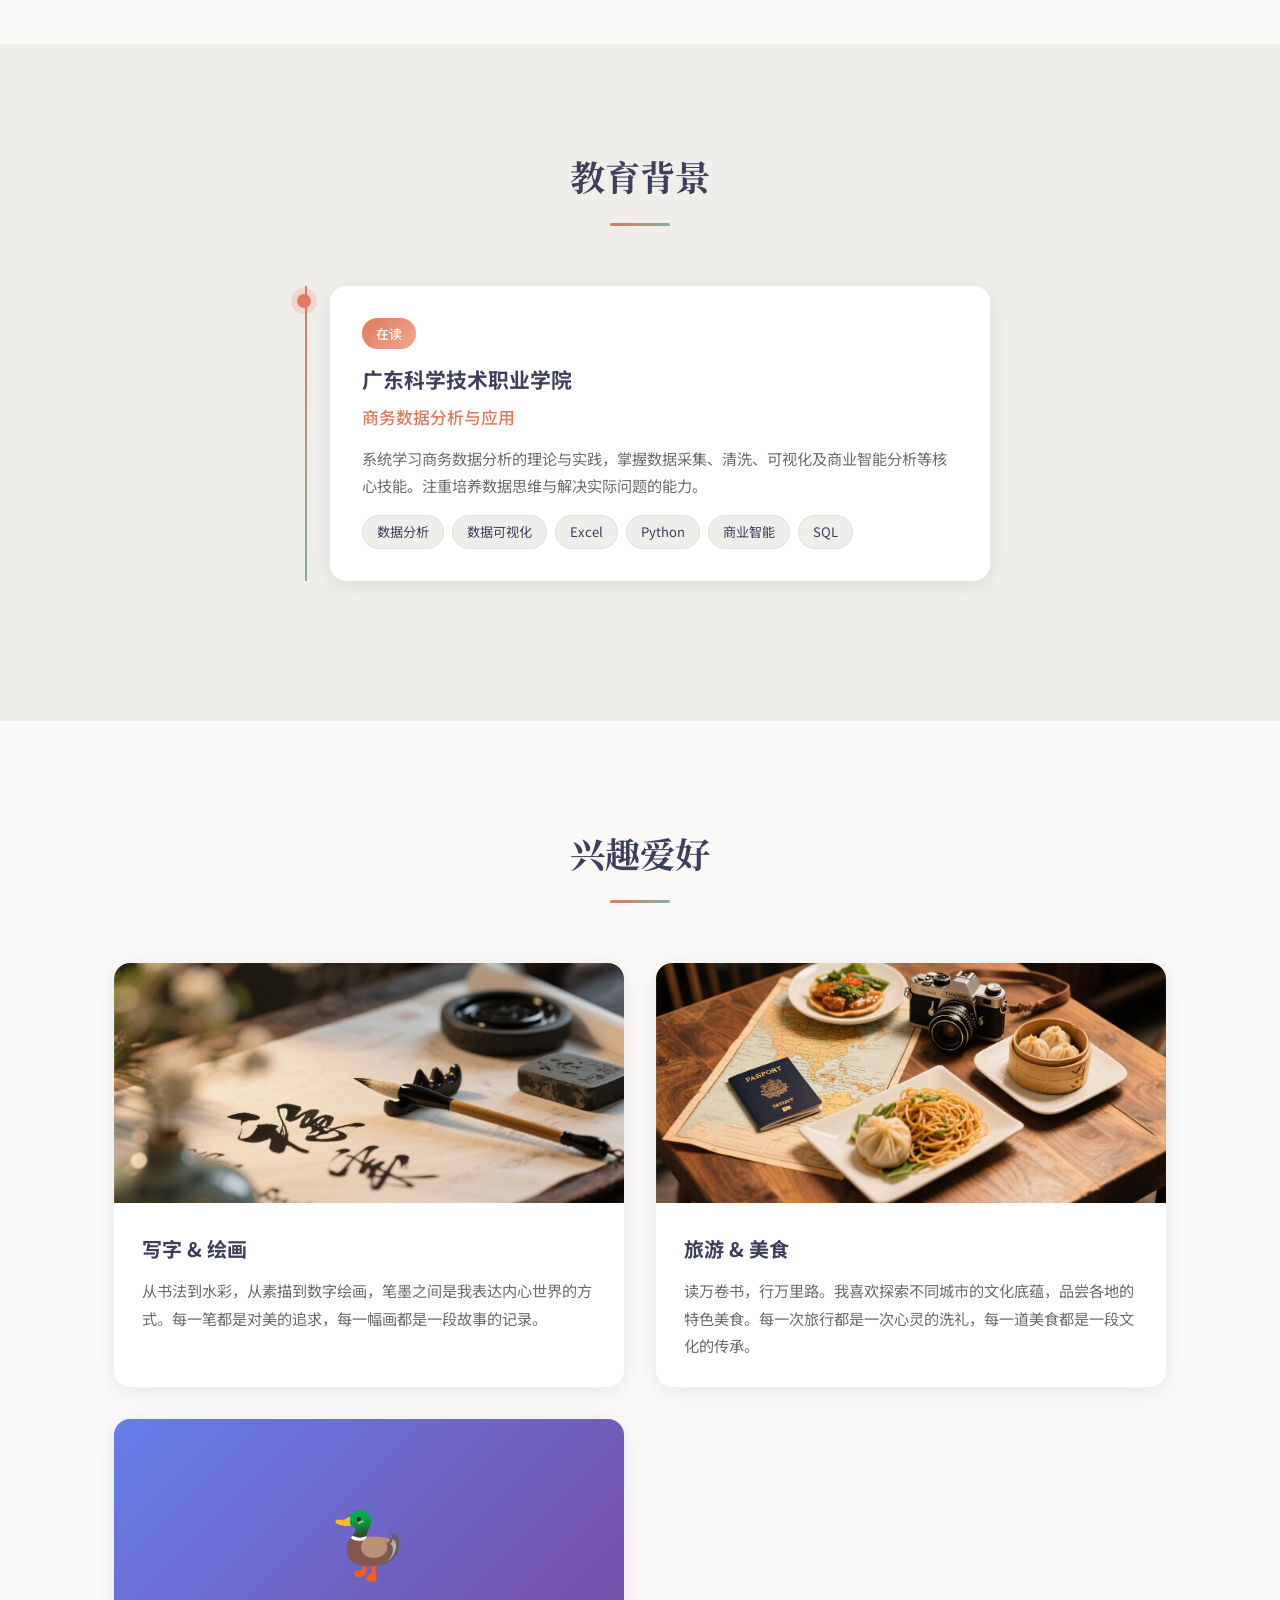
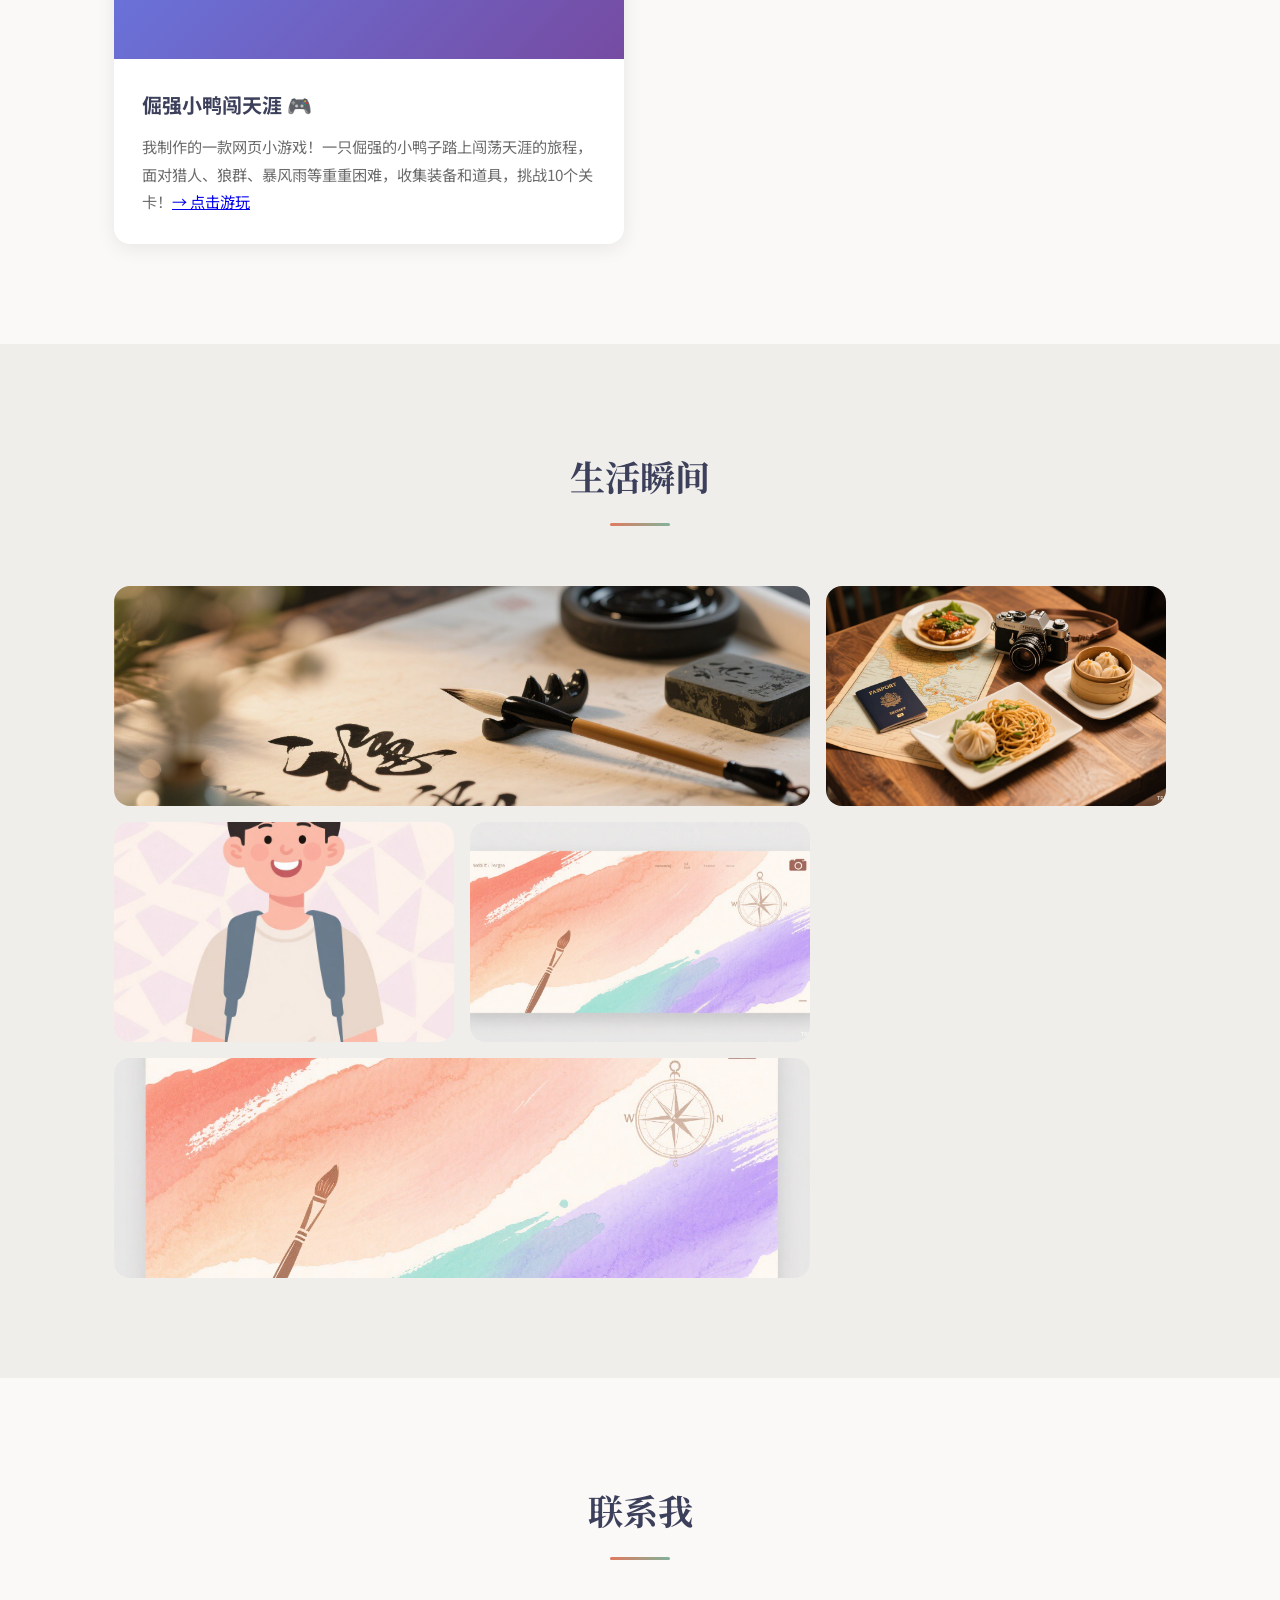
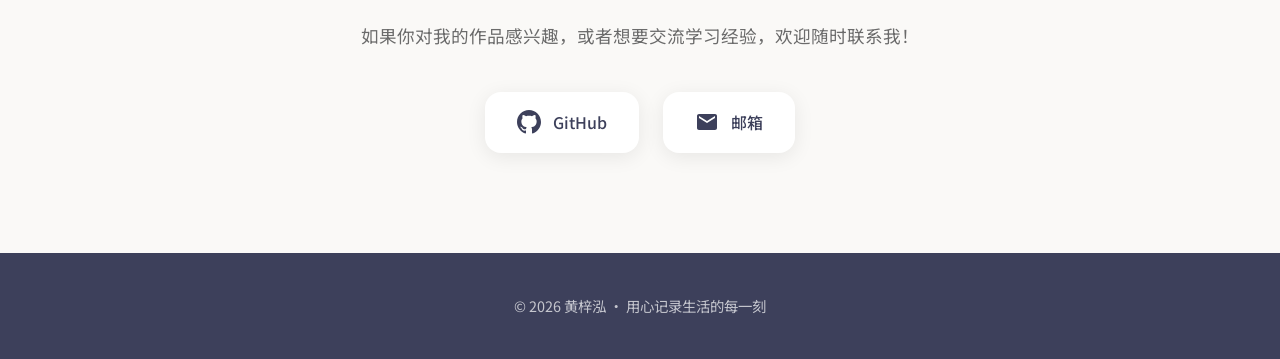
==== commit 73315240: "feat: 添加小游戏「倔强小鸭闯天涯」 - 新增 duck-adventure.html 游戏页面 - 在导航栏添加「🦆 小游戏」入口 - 在兴趣爱好区域添加游戏卡片" ====
--- a/index.html
+++ b/index.html
@@ -18,6 +18,7 @@
         <li><a href="python.html">Python基础课程</a></li>
         <li><a href="notes.html">学习笔记</a></li>
         <li><a href="projects.html">项目实践</a></li>
+        <li><a href="duck-adventure.html">🦆 小游戏</a></li>
         <li><a href="#about">关于我</a></li>
         <li><a href="#contact">联系我</a></li>
       </ul>
@@ -142,6 +143,18 @@
             <p>读万卷书，行万里路。我喜欢探索不同城市的文化底蕴，品尝各地的特色美食。每一次旅行都是一次心灵的洗礼，每一道美食都是一段文化的传承。</p>
           </div>
         </div>
+        <div class="hobby-card" data-aos="fade-up" data-aos-delay="200">
+          <div class="hobby-img" style="background: linear-gradient(135deg, #667eea 0%, #764ba2 100%); display: flex; align-items: center; justify-content: center; min-height: 200px;">
+            <div class="hobby-overlay">
+              <span>🦆</span>
+            </div>
+            <span style="font-size: 64px; position: absolute; z-index: 1;">🦆</span>
+          </div>
+          <div class="hobby-info">
+            <h3><a href="duck-adventure.html" style="color: inherit; text-decoration: none;">倔强小鸭闯天涯 🎮</a></h3>
+            <p>我制作的一款网页小游戏！一只倔强的小鸭子踏上闯荡天涯的旅程，面对猎人、狼群、暴风雨等重重困难，收集装备和道具，挑战10个关卡！<a href="duck-adventure.html">→ 点击游玩</a></p>
+          </div>
+        </div>
       </div>
     </div>
   </section>
